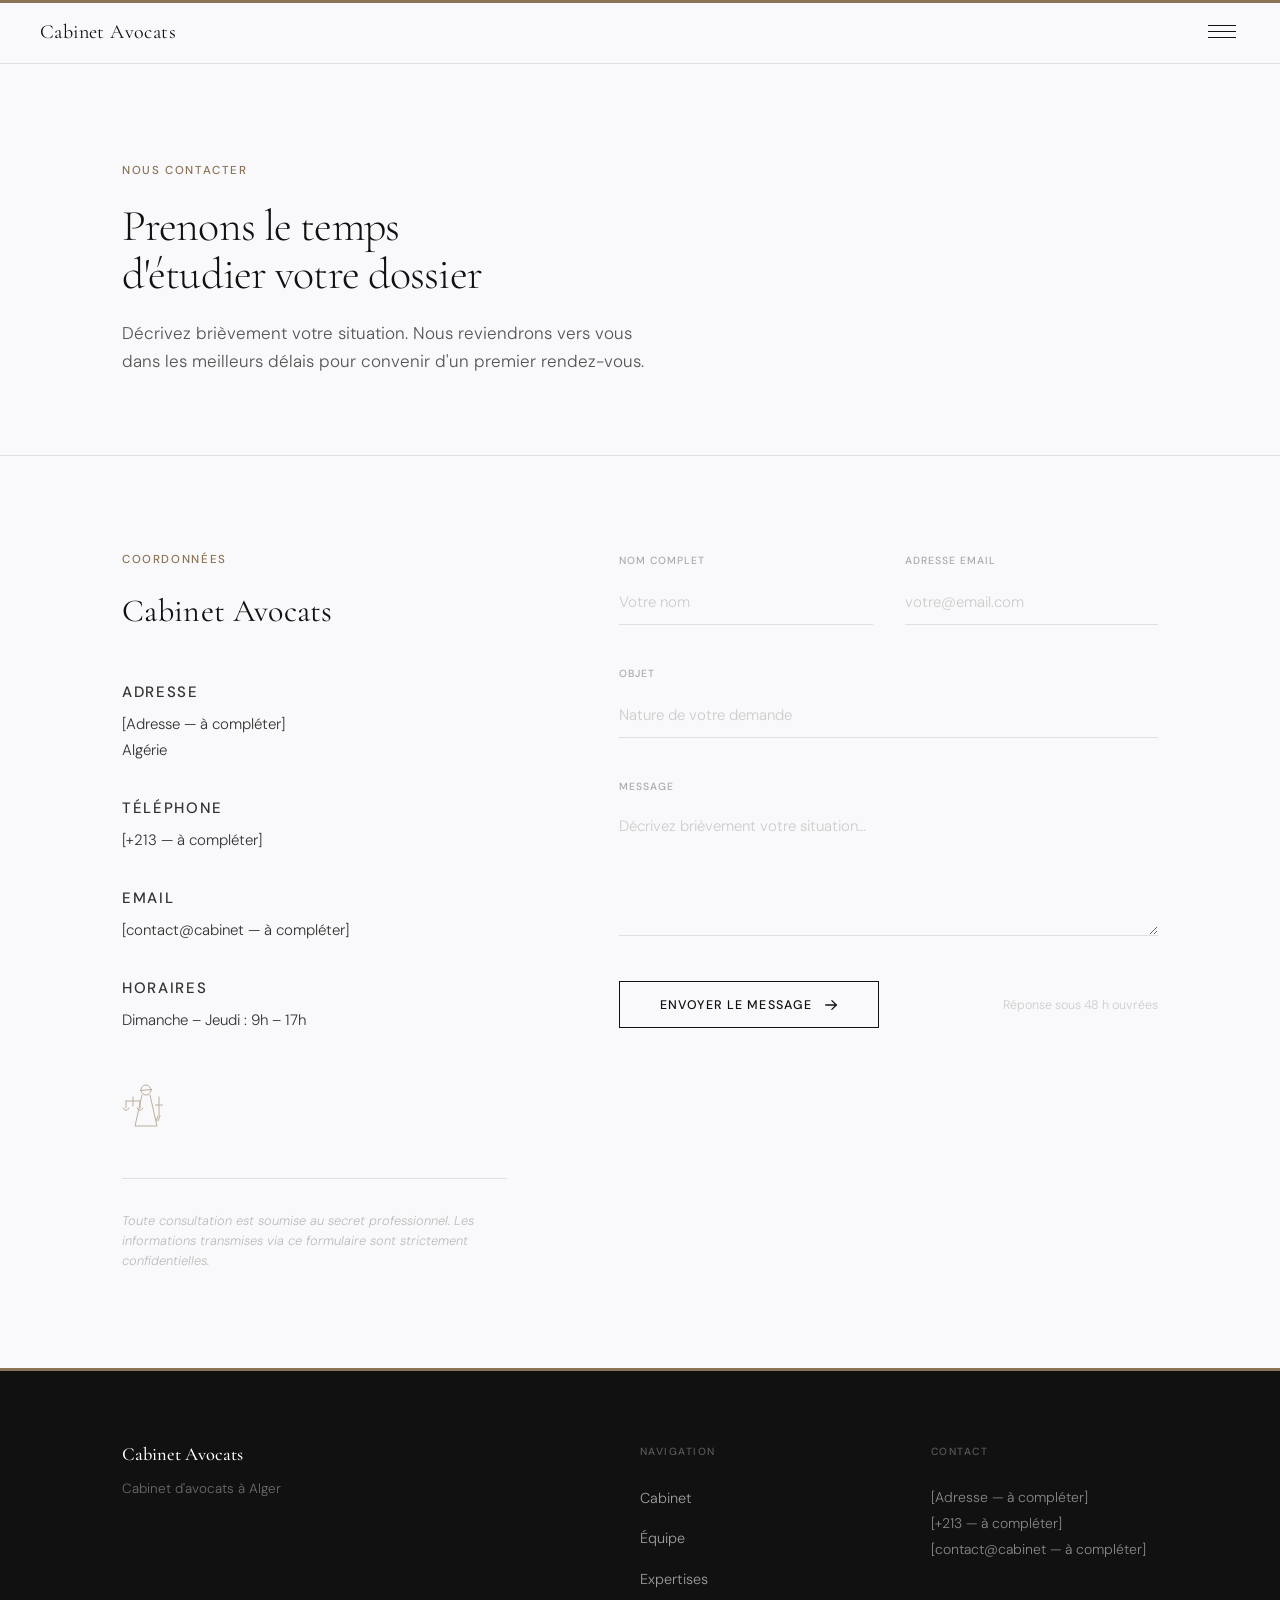
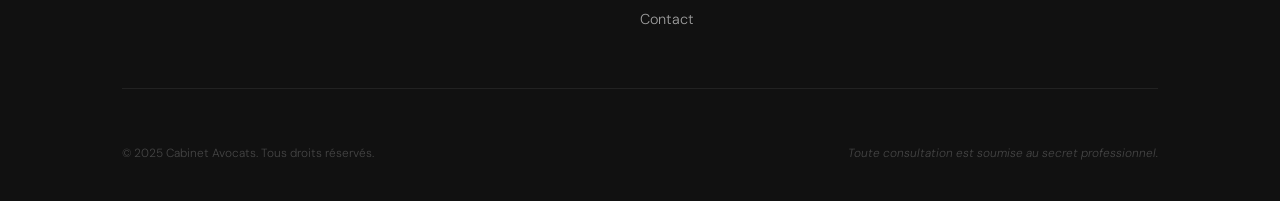
==== contact.html @ 3588950a "Add files via upload" ====
<!DOCTYPE html>
<html lang="fr">
<head>
  <meta charset="UTF-8">
  <meta name="viewport" content="width=device-width, initial-scale=1.0">
  <meta name="description" content="Contacter le Cabinet Avocats — Narimene Moukneche, Algérie.">
  <title>Contact — Cabinet Avocats</title>
  <link rel="stylesheet" href="style.css">
</head>
<body>

<!-- ══════════════════════════════════════
     NAVIGATION
     ══════════════════════════════════════ -->
<header>
  <a href="index.html" class="logo">Cabinet Avocats</a>
  <button class="burger" aria-label="Ouvrir le menu" aria-expanded="false">
    <span></span>
    <span></span>
    <span></span>
  </button>
</header>

<div class="menu-overlay" role="dialog" aria-modal="true" aria-label="Navigation principale">
  <div class="overlay-header">
    <a href="index.html" class="overlay-logo">Cabinet Avocats</a>
  </div>
  <nav>
    <ul>
      <li><a href="index.html"><span>Cabinet</span><span class="nav-num">01</span></a></li>
      <li><a href="equipe.html"><span>Équipe</span><span class="nav-num">02</span></a></li>
      <li><a href="expertises.html"><span>Expertises</span><span class="nav-num">03</span></a></li>
      <li><a href="contact.html"><span>Contact</span><span class="nav-num">04</span></a></li>
    </ul>
  </nav>
  <div class="overlay-footer">
    <div class="lang-switch">
      <span class="lang-btn active" data-lang="fr">FR</span>
      &nbsp;/&nbsp;
      <span class="lang-btn" data-lang="en">EN</span>
    </div>
  </div>
</div>

<!-- ══════════════════════════════════════
     EN-TÊTE DE PAGE
     ══════════════════════════════════════ -->
<header class="page-header">
  <div class="container">
    <span class="section-label" data-i18n="contact.header.label">Nous contacter</span>
    <h1 data-i18n-html="contact.header.h1">Prenons le temps<br>d'étudier votre dossier</h1>
    <p data-i18n="contact.header.p">
      Décrivez brièvement votre situation. Nous reviendrons vers vous dans les meilleurs délais
      pour convenir d'un premier rendez-vous.
    </p>
  </div>
</header>

<!-- ══════════════════════════════════════
     SECTION CONTACT
     ══════════════════════════════════════ -->
<section class="contact-section">
  <div class="container">
    <div class="contact-grid">

      <!-- ─ Coordonnées ─ -->
      <div class="contact-info reveal">
        <span class="section-label" data-i18n="contact.info.label">Coordonnées</span>
        <h2>Cabinet Avocats</h2>

        <div class="contact-detail">
          <p class="contact-detail-label" data-i18n="contact.detail.adresse.label">Adresse</p>
          <p>[Adresse — à compléter]<br>Algérie</p>
        </div>

        <div class="contact-detail">
          <p class="contact-detail-label" data-i18n="contact.detail.tel.label">Téléphone</p>
          <p>[+213 — à compléter]</p>
        </div>

        <div class="contact-detail">
          <p class="contact-detail-label" data-i18n="contact.detail.email.label">Email</p>
          <p>[contact@cabinet — à compléter]</p>
        </div>

        <div class="contact-detail">
          <p class="contact-detail-label" data-i18n="contact.detail.horaires.label">Horaires</p>
          <p data-i18n="contact.detail.horaires.val">Dimanche – Jeudi : 9h – 17h</p>
        </div>

        <!-- Ornement Thémis -->
        <div style="margin-top:3rem;" aria-hidden="true">
          <svg width="48" height="48" viewBox="0 0 48 48" fill="none" stroke="#8B7355" stroke-width="1" stroke-linecap="round" stroke-linejoin="round" opacity="0.55">
            <!-- tête + bandeau -->
            <circle cx="24" cy="8" r="5"/>
            <line x1="18.5" y1="8.5" x2="29.5" y2="7.5"/>
            <!-- robe -->
            <path d="M20 13 L13 44 L35 44 L28 13"/>
            <!-- épée (droite) -->
            <line x1="37" y1="15" x2="37" y2="34"/>
            <line x1="33.5" y1="23" x2="40.5" y2="23"/>
            <path d="M36 34 L34 39 M38 34 L36 39"/>
            <!-- balance (gauche) -->
            <line x1="11" y1="15" x2="11" y2="24"/>
            <line x1="4"  y1="19" x2="18" y2="19"/>
            <line x1="4"  y1="19" x2="4"  y2="26"/>
            <line x1="18" y1="19" x2="18" y2="26"/>
            <path d="M1 26 Q4 31 7 26"/>
            <path d="M15 26 Q18 31 21 26"/>
          </svg>
        </div>

        <p class="contact-confidential" data-i18n="contact.confidential">
          Toute consultation est soumise au secret professionnel.
          Les informations transmises via ce formulaire sont strictement confidentielles.
        </p>
      </div>

      <!-- ─ Formulaire ─ -->
      <div class="contact-form-wrapper reveal">
        <form id="contact-form" novalidate>
          <div class="form-fields">

            <div class="form-row">
              <div class="form-field">
                <label for="nom" data-i18n="form.nom.label">Nom complet</label>
                <input type="text" id="nom" name="nom"
                  data-i18n-placeholder="form.nom.placeholder"
                  placeholder="Votre nom"
                  autocomplete="name" required>
              </div>
              <div class="form-field">
                <label for="email" data-i18n="form.email.label">Adresse email</label>
                <input type="email" id="email" name="email"
                  data-i18n-placeholder="form.email.placeholder"
                  placeholder="votre@email.com"
                  autocomplete="email" required>
              </div>
            </div>

            <div class="form-field">
              <label for="objet" data-i18n="form.objet.label">Objet</label>
              <input type="text" id="objet" name="objet"
                data-i18n-placeholder="form.objet.placeholder"
                placeholder="Nature de votre demande" required>
            </div>

            <div class="form-field">
              <label for="message" data-i18n="form.message.label">Message</label>
              <textarea id="message" name="message"
                data-i18n-placeholder="form.message.placeholder"
                placeholder="Décrivez brièvement votre situation…" required></textarea>
            </div>

            <div class="form-footer">
              <button type="submit" class="btn-submit">
                <span data-i18n="form.submit">Envoyer le message</span>
                <svg width="14" height="14" viewBox="0 0 16 16" fill="none" stroke="currentColor" stroke-width="1.5" stroke-linecap="round" stroke-linejoin="round" aria-hidden="true">
                  <line x1="2" y1="8" x2="14" y2="8"/>
                  <polyline points="9,3 14,8 9,13"/>
                </svg>
              </button>
              <span class="form-note" data-i18n="form.note">Réponse sous 48 h ouvrées</span>
            </div>

          </div>
        </form>

        <p class="form-success" id="form-success" role="alert" data-i18n="form.success">
          Votre message a bien été transmis. Nous vous répondrons dans les meilleurs délais.
        </p>
      </div>

    </div>
  </div>
</section>

<!-- ══════════════════════════════════════
     FOOTER
     ══════════════════════════════════════ -->
<footer>
  <div class="container">
    <div class="footer-grid">

      <div class="footer-brand">
        <span class="footer-logo">Cabinet Avocats</span>
        <p class="footer-tagline" data-i18n="footer.tagline">Cabinet d'avocats à Alger</p>
      </div>

      <div>
        <p class="footer-col-title" data-i18n="footer.nav.title">Navigation</p>
        <ul class="footer-nav">
          <li><a href="index.html"      data-i18n="nav.cabinet">Cabinet</a></li>
          <li><a href="equipe.html"     data-i18n="nav.equipe">Équipe</a></li>
          <li><a href="expertises.html" data-i18n="nav.expertises">Expertises</a></li>
          <li><a href="contact.html"    data-i18n="nav.contact">Contact</a></li>
        </ul>
      </div>

      <div>
        <p class="footer-col-title" data-i18n="footer.contact.title">Contact</p>
        <div class="footer-contact-info">
          <p>[Adresse — à compléter]</p>
          <p>[+213 — à compléter]</p>
          <p>[contact@cabinet — à compléter]</p>
        </div>
      </div>

    </div>

    <div class="footer-bottom">
      <span class="footer-copy" data-i18n="footer.copy">© 2025 Cabinet Avocats. Tous droits réservés.</span>
      <span class="footer-confidential" data-i18n="footer.confidential">Toute consultation est soumise au secret professionnel.</span>
    </div>
  </div>
</footer>

<script src="i18n.js"></script>
<script src="nav.js"></script>
<script>
(function () {
  var form       = document.getElementById('contact-form');
  var successMsg = document.getElementById('form-success');
  if (!form) return;

  form.addEventListener('submit', function (e) {
    e.preventDefault();
    var nom     = form.querySelector('#nom').value.trim();
    var email   = form.querySelector('#email').value.trim();
    var objet   = form.querySelector('#objet').value.trim();
    var message = form.querySelector('#message').value.trim();
    if (!nom || !email || !objet || !message) return;
    form.style.display  = 'none';
    successMsg.style.display = 'block';
  });
})();
</script>
</body>
</html>
---- style.css ----
@import url('https://fonts.googleapis.com/css2?family=Cormorant+Garamond:ital,wght@0,300;0,400;0,500;1,300;1,400&family=DM+Sans:ital,opsz,wght@0,9..40,300;0,9..40,400;0,9..40,500;1,9..40,300&display=swap');

/* === RESET & BASE === */
*, *::before, *::after { box-sizing: border-box; margin: 0; padding: 0; }

:root {
  --bg: #F9F9FB;
  --text-title: #111111;
  --text-body: #333333;
  --accent: #8B7355;
  --border: #E0E0E0;
  --nav-bg: #FFFFFF;
  --dark: #111111;
  --photo-placeholder: #E8E8E8;
  --font-display: 'Cormorant Garamond', Georgia, serif;
  --font-body: 'DM Sans', Helvetica, sans-serif;
  --max-width: 1100px;
}

html { scroll-behavior: smooth; }

body {
  font-family: var(--font-body);
  font-weight: 300;
  color: #111111;
  background: #F9F9FB;
  -webkit-font-smoothing: antialiased;
  -moz-osx-font-smoothing: grayscale;
}

/* ─── Barre accent fixe en haut ─── */
body::before {
  content: '';
  position: fixed;
  top: 0; left: 0; right: 0;
  height: 3px;
  background: var(--accent);
  z-index: 9999;
}

a { color: inherit; text-decoration: none; }
svg { display: block; }
img { display: block; max-width: 100%; }
input, textarea, select, button {
  border-radius: 0;
  -webkit-border-radius: 0;
  font-family: var(--font-body);
}

/* === TYPOGRAPHY === */

h1 {
  font-family: var(--font-display);
  font-size: 52px;
  font-weight: 300;
  line-height: 1.1;
  letter-spacing: -0.02em;
  color: #111111;
}

h1 em, h1 i {
  font-style: italic;
  font-weight: 300;
  color: #444444;
}

h2 {
  font-family: var(--font-display);
  font-size: 32px;
  font-weight: 400;
  line-height: 1.25;
  letter-spacing: 0.01em;
  color: #111111;
}

h3 {
  font-family: var(--font-display);
  font-size: 24px;
  font-weight: 300;
  font-style: italic;
  line-height: 1.3;
  color: #333333;
}

p, li, td, label, input, textarea {
  font-family: var(--font-body);
  font-size: 15px;
  font-weight: 300;
  line-height: 1.75;
  color: #333333;
}

small, .caption, .mention {
  font-family: var(--font-body);
  font-size: 12px;
  font-weight: 300;
  letter-spacing: 0.04em;
  color: #888888;
}

/* === LAYOUT === */
.container { max-width: var(--max-width); margin: 0 auto; padding: 0 2rem; }
section { padding: 120px 0; }

/* === SCROLL ANIMATIONS === */
.reveal {
  opacity: 0;
  transform: translateY(20px);
  transition: opacity 0.6s ease, transform 0.6s ease;
}

.reveal.visible {
  opacity: 1;
  transform: none;
}

@media (prefers-reduced-motion: reduce) {
  .reveal { opacity: 1 !important; transform: none !important; transition: none !important; }
}

/* === SECTION LABEL === */
.section-label {
  font-size: 0.72rem;
  font-weight: 500;
  text-transform: uppercase;
  letter-spacing: 0.14em;
  color: var(--accent);
  display: block;
}

/* === NAVIGATION === */

header:not(.page-header) {
  position: fixed;
  top: 0;
  left: 0;
  right: 0;
  z-index: 160;
  background: #F9F9FB;
  border-bottom: 0.5px solid rgba(0,0,0,0.1);
  display: flex;
  align-items: center;
  justify-content: space-between;
  padding: 0 2.5rem;
  height: 64px;
}

.logo {
  font-family: var(--font-display);
  font-size: 20px;
  font-weight: 400;
  letter-spacing: 0.02em;
  color: #111111;
  text-decoration: none;
}

.burger {
  display: flex;
  flex-direction: column;
  gap: 5px;
  cursor: pointer;
  padding: 4px;
  background: none;
  border: none;
  z-index: 200;
}

.burger span {
  display: block;
  width: 28px;
  height: 1px;
  background: #111111;
  transition: all 0.4s cubic-bezier(0.76, 0, 0.24, 1);
  transform-origin: center;
}

.burger.open span:nth-child(1) { transform: translateY(6px) rotate(45deg); }
.burger.open span:nth-child(2) { opacity: 0; transform: scaleX(0); }
.burger.open span:nth-child(3) { transform: translateY(-6px) rotate(-45deg); }

.menu-overlay {
  position: fixed;
  inset: 0;
  background: #F9F9FB;
  z-index: 150;
  display: flex;
  flex-direction: column;
  justify-content: center;
  padding: 4rem 2.5rem;
  opacity: 0;
  pointer-events: none;
  transition: opacity 0.5s cubic-bezier(0.76, 0, 0.24, 1);
}

.menu-overlay.open {
  opacity: 1;
  pointer-events: all;
}

.menu-overlay .overlay-header {
  position: absolute;
  top: 0;
  left: 0;
  right: 0;
  height: 64px;
  display: flex;
  align-items: center;
  justify-content: space-between;
  padding: 0 2.5rem;
  border-bottom: 0.5px solid rgba(0,0,0,0.1);
}

.menu-overlay .overlay-logo {
  font-family: var(--font-display);
  font-size: 20px;
  font-weight: 400;
  color: #111111;
  text-decoration: none;
}

.menu-overlay nav ul {
  list-style: none;
  margin: 0;
  padding: 0;
}

.menu-overlay nav ul li {
  border-bottom: 0.5px solid rgba(0,0,0,0.1);
  overflow: hidden;
}

.menu-overlay nav ul li:first-child { border-top: 0.5px solid rgba(0,0,0,0.1); }

.menu-overlay nav ul li a {
  display: flex;
  align-items: baseline;
  justify-content: space-between;
  padding: 1.1rem 0;
  text-decoration: none;
  font-family: var(--font-display);
  font-size: 36px;
  font-weight: 300;
  color: #111111;
  transform: translateY(40px);
  opacity: 0;
  transition: transform 0.5s cubic-bezier(0.76, 0, 0.24, 1),
              opacity 0.5s cubic-bezier(0.76, 0, 0.24, 1);
}

.menu-overlay.open nav ul li a {
  transform: translateY(0);
  opacity: 1;
}

.menu-overlay nav ul li:nth-child(1) a { transition-delay: 0.05s; }
.menu-overlay nav ul li:nth-child(2) a { transition-delay: 0.10s; }
.menu-overlay nav ul li:nth-child(3) a { transition-delay: 0.15s; }
.menu-overlay nav ul li:nth-child(4) a { transition-delay: 0.20s; }

.menu-overlay nav ul li a:hover { font-style: italic; color: #555555; }

.menu-overlay nav ul li a .nav-num {
  font-family: var(--font-body);
  font-size: 11px;
  font-weight: 300;
  color: #aaaaaa;
  letter-spacing: 0.05em;
  font-style: normal;
}

.menu-overlay .overlay-footer {
  position: absolute;
  bottom: 2.5rem;
  left: 2.5rem;
  right: 2.5rem;
  display: flex;
  justify-content: space-between;
  align-items: center;
  border-top: 0.5px solid rgba(0,0,0,0.1);
  padding-top: 1.5rem;
}

.lang-switch {
  font-family: var(--font-body);
  font-size: 12px;
  font-weight: 300;
  letter-spacing: 0.08em;
  color: #888888;
}

.lang-btn {
  background: none;
  border: none;
  cursor: pointer;
  padding: 0;
  font-family: inherit;
  font-size: inherit;
  letter-spacing: inherit;
  color: inherit;
}

.lang-btn.active { font-weight: 500; color: #111111; }

main, .page-content { padding-top: 64px; }

/* === HERO === */

.hero {
  padding: 200px 0 140px;
  border-bottom: 1px solid var(--border);
  position: relative;
  overflow: hidden;
  text-align: center;
}

/* Filigrane Balance — positionné à droite */
.hero-watermark {
  position: absolute;
  right: -80px;
  top: 50%;
  transform: translateY(-50%);
  opacity: 0.042;
  pointer-events: none;
  color: var(--accent);
}

.hero-inner { position: relative; z-index: 1; }

/* Eyebrow avec filets décoratifs de chaque côté */
.hero-eyebrow {
  display: inline-flex;
  align-items: center;
  gap: 1.25rem;
  font-size: 0.72rem;
  font-weight: 500;
  text-transform: uppercase;
  letter-spacing: 0.15em;
  color: #888;
  margin-bottom: 2.5rem;
}

.hero-eyebrow::before,
.hero-eyebrow::after {
  content: '';
  display: block;
  width: 60px;
  border-top: 1px solid var(--border);
  flex-shrink: 0;
}

.hero h1 {
  font-size: clamp(3rem, 5.5vw, 4.5rem);
  max-width: 820px;
  margin: 0 auto 1.75rem;
}

.hero-subtitle {
  font-size: 1.1rem;
  line-height: 1.65;
  color: #666;
  max-width: 480px;
  margin: 0 auto 3.25rem;
}

/* CTA hero — bouton avec bordure franche */
.hero-cta {
  display: inline-flex;
  align-items: center;
  gap: 0.8rem;
  font-size: 0.79rem;
  font-weight: 500;
  letter-spacing: 0.1em;
  text-transform: uppercase;
  color: var(--text-title);
  border: 1.5px solid var(--text-title);
  padding: 1rem 2.5rem;
  transition: background 0.25s ease, color 0.25s ease;
}

.hero-cta:hover { background: var(--text-title); color: #fff; }
.hero-cta:hover .cta-arrow { transform: translateX(4px); }

.cta-arrow {
  display: inline-flex;
  transition: transform 0.25s ease;
}

/* CTA texte souligné (pour les teasers) */
.cta-link {
  display: inline-flex;
  align-items: center;
  gap: 0.6rem;
  font-size: 0.78rem;
  font-weight: 500;
  letter-spacing: 0.08em;
  text-transform: uppercase;
  color: var(--text-title);
  border-bottom: 1.5px solid var(--text-title);
  padding-bottom: 3px;
  transition: color 0.25s ease, border-color 0.25s ease;
}

.cta-link:hover { color: var(--accent); border-color: var(--accent); }
.cta-link:hover .cta-arrow { transform: translateX(4px); }

/* === INTRO — 2 colonnes === */

.section-intro {
  border-bottom: 1px solid var(--border);
}

.intro-grid {
  display: grid;
  grid-template-columns: 55fr 45fr;
  gap: 6rem;
  align-items: center;
}

.intro-text-col .section-label { margin-bottom: 1.75rem; }
.intro-text-col h2 { margin-bottom: 2rem; }

.intro-text {
  font-size: 1.05rem;
  line-height: 1.85;
  text-align: justify;
  color: var(--text-body);
}

.intro-visual-col {
  display: flex;
  flex-direction: column;
  align-items: center;
  gap: 2.5rem;
  border-left: 1px solid var(--border);
  padding-left: 4rem;
}

.intro-ornament { color: var(--accent); opacity: 0.7; }

.intro-quote {
  font-family: var(--font-display);
  font-size: 1.1rem;
  font-style: italic;
  color: #888;
  text-align: center;
  line-height: 1.75;
  max-width: 260px;
  white-space: pre-line;
}

/* === TEASERS === */

.teasers { padding: 0; }

.teaser-grid {
  display: grid;
  grid-template-columns: 1fr 1fr;
  border-bottom: 1px solid var(--border);
}

.teaser-card {
  padding: 5rem 3.5rem;
  border-right: 1px solid var(--border);
  border-left: 3px solid transparent;
  position: relative;
  overflow: hidden;
  transition: background 0.25s ease, border-left-color 0.3s ease;
}

.teaser-card:last-child { border-right: none; }

.teaser-card:hover {
  background: #fff;
  border-left-color: var(--accent);
}

/* Grand numéro en filigrane de fond */
.teaser-number {
  position: absolute;
  bottom: -2rem;
  right: 1.5rem;
  font-family: var(--font-display);
  font-size: 9rem;
  font-weight: 600;
  color: var(--text-title);
  opacity: 0.03;
  line-height: 1;
  pointer-events: none;
  user-select: none;
}

.teaser-card .section-label { margin-bottom: 1.5rem; }

.teaser-card h3 {
  font-family: var(--font-display);
  font-size: 1.75rem;
  font-weight: 400;
  color: var(--text-title);
  margin-bottom: 1.25rem;
  line-height: 1.3;
}

.teaser-card > p {
  font-size: 0.9375rem;
  color: #666;
  line-height: 1.7;
  margin-bottom: 2.5rem;
}

/* === EN-TÊTE DE PAGE INTÉRIEURE === */

.page-header {
  padding: 163px 0 80px;
  border-bottom: 1px solid var(--border);
}

.page-header .section-label { margin-bottom: 1.5rem; }

.page-header h1 {
  font-size: 2.75rem;
  max-width: 620px;
  margin-bottom: 1.25rem;
}

.page-header p {
  font-size: 1.0625rem;
  color: #555;
  max-width: 540px;
  line-height: 1.65;
}

/* === ÉQUIPE === */

.team-section { padding: 96px 0; }

.team-grid {
  display: grid;
  grid-template-columns: repeat(3, 1fr);
  gap: 3.5rem 2.5rem;
}

.team-photo {
  width: 100%;
  aspect-ratio: 3 / 4;
  background: #FFFFFF;
  margin-bottom: 2rem;
  position: relative;
  overflow: hidden;
}

.team-photo-img {
  width: 100%;
  height: 100%;
  object-fit: contain;
  object-position: center bottom;
  mix-blend-mode: multiply;
  display: block;
}

.team-photo-ornament {
  position: absolute;
  bottom: 1.25rem;
  right: 1.25rem;
  opacity: 0.15;
}

.team-role {
  font-size: 0.69rem;
  font-weight: 500;
  text-transform: uppercase;
  letter-spacing: 0.13em;
  color: #aaa;
  margin-bottom: 0.5rem;
}

.team-name {
  font-family: var(--font-display);
  font-size: 1.5rem;
  font-weight: 500;
  font-style: normal;
  color: var(--text-title);
  margin-bottom: 1.75rem;
}

.team-degrees {
  list-style: none;
  border-top: 1px solid var(--border);
  margin-bottom: 1.75rem;
}

.team-degrees li {
  font-size: 0.84rem;
  color: #555;
  padding: 0.55rem 0;
  border-bottom: 1px solid var(--border);
  line-height: 1.45;
}

.team-bio { font-size: 0.9rem; color: #666; line-height: 1.8; }

/* === EXPERTISES === */

.expertise-section { padding: 96px 0; }

.expertise-grid {
  display: grid;
  grid-template-columns: repeat(3, 1fr);
  border: 1px solid var(--border);
}

.expertise-card {
  background: #fff;
  padding: 3rem 2.25rem;
  border-right: 1px solid var(--border);
  border-bottom: 1px solid var(--border);
  position: relative;
  overflow: hidden;
  transition: background 0.25s ease;
}

/* Filet accent gauche au hover */
.expertise-card::before {
  content: '';
  position: absolute;
  left: 0; top: 0; bottom: 0;
  width: 3px;
  background: var(--accent);
  transform: scaleY(0);
  transform-origin: bottom;
  transition: transform 0.32s ease;
}

.expertise-card:nth-child(3n)   { border-right: none; }
.expertise-card:nth-child(n+4)  { border-bottom: none; }

.expertise-card:hover             { background: #FDFCFA; z-index: 1; }
.expertise-card:hover::before     { transform: scaleY(1); }

.expertise-icon { color: var(--accent); margin-bottom: 1.75rem; }

.expertise-card h3  { font-size: 1.1875rem; margin-bottom: 0.75rem; }
.expertise-card p   { font-size: 0.9rem; color: #666; line-height: 1.65; }

/* === CONTACT === */

.contact-section { padding: 96px 0; }

.contact-grid {
  display: grid;
  grid-template-columns: 5fr 7fr;
  gap: 7rem;
  align-items: start;
}

.contact-info .section-label { margin-bottom: 1.5rem; }
.contact-info h2 { margin-bottom: 3rem; }

.contact-detail { margin-bottom: 2rem; }

.contact-detail-label {
  font-size: 0.65rem;
  font-weight: 500;
  text-transform: uppercase;
  letter-spacing: 0.11em;
  color: #bbb;
  margin-bottom: 0.35rem;
}

.contact-detail p { font-size: 0.9375rem; color: var(--text-body); }

.contact-confidential {
  font-size: 0.8rem;
  color: #bbb;
  font-style: italic;
  margin-top: 3rem;
  padding-top: 2rem;
  border-top: 1px solid var(--border);
  line-height: 1.6;
}

/* === FORMULAIRE === */

.form-fields { display: flex; flex-direction: column; gap: 2.5rem; }

.form-row { display: grid; grid-template-columns: 1fr 1fr; gap: 2rem; }

.form-field label {
  display: block;
  font-size: 0.65rem;
  font-weight: 500;
  text-transform: uppercase;
  letter-spacing: 0.1em;
  color: #aaa;
  margin-bottom: 0.625rem;
}

.form-field input,
.form-field select,
.form-field textarea {
  width: 100%;
  background: transparent;
  border: none;
  border-bottom: 1px solid var(--border);
  padding: 0.5rem 0;
  font-size: 1rem;
  color: var(--text-body);
  outline: none;
  appearance: none;
  -webkit-appearance: none;
  transition: border-color 0.25s ease;
}

.form-field input:focus,
.form-field select:focus,
.form-field textarea:focus { border-bottom-color: var(--text-title); }

.form-field input::placeholder,
.form-field textarea::placeholder { color: #ccc; font-size: 0.9375rem; }

.form-field textarea { resize: vertical; min-height: 130px; padding-top: 0.5rem; line-height: 1.6; }

.form-footer {
  display: flex;
  align-items: center;
  justify-content: space-between;
  flex-wrap: wrap;
  gap: 1rem;
}

.btn-submit {
  display: inline-flex;
  align-items: center;
  gap: 0.75rem;
  font-size: 0.78rem;
  font-weight: 500;
  letter-spacing: 0.09em;
  text-transform: uppercase;
  color: var(--text-title);
  background: none;
  border: 1.5px solid var(--text-title);
  padding: 0.9rem 2.5rem;
  cursor: pointer;
  transition: background 0.25s ease, color 0.25s ease;
}

.btn-submit:hover { background: var(--text-title); color: #fff; }

.form-note { font-size: 0.78rem; color: #ccc; }

.form-success {
  display: none;
  padding: 1.5rem 0;
  font-size: 1rem;
  color: var(--accent);
}

/* === FOOTER SOMBRE === */

footer {
  background: var(--dark);
  border-top: 3px solid var(--accent);
  padding: 4.5rem 0 2.5rem;
}

.footer-grid {
  display: grid;
  grid-template-columns: 2fr 1fr 1fr;
  gap: 4rem;
  margin-bottom: 3.5rem;
  padding-bottom: 3.5rem;
  border-bottom: 1px solid rgba(255, 255, 255, 0.07);
}

.footer-logo {
  font-family: var(--font-display);
  font-size: 1.15rem;
  font-weight: 500;
  color: #fff;
  display: block;
  margin-bottom: 0.875rem;
}

.footer-tagline {
  font-size: 0.84rem;
  color: rgba(255, 255, 255, 0.38);
  line-height: 1.5;
  max-width: 220px;
}

.footer-col-title {
  font-size: 0.65rem;
  font-weight: 500;
  text-transform: uppercase;
  letter-spacing: 0.14em;
  color: rgba(255, 255, 255, 0.3);
  margin-bottom: 1.5rem;
}

.footer-nav {
  list-style: none;
  display: flex;
  flex-direction: column;
  gap: 0.875rem;
}

.footer-nav a {
  font-size: 0.9rem;
  color: rgba(255, 255, 255, 0.6);
  transition: color 0.25s ease;
}

.footer-nav a:hover { color: var(--accent); }

.footer-contact-info p {
  font-size: 0.875rem;
  color: rgba(255, 255, 255, 0.5);
  line-height: 1.85;
}

.footer-bottom {
  display: flex;
  align-items: center;
  justify-content: space-between;
  gap: 2rem;
  flex-wrap: wrap;
}

.footer-copy,
.footer-confidential {
  font-size: 0.74rem;
  color: rgba(255, 255, 255, 0.22);
}

.footer-confidential { font-style: italic; }

/* === RESPONSIVE === */

@media (max-width: 1024px) {
  .expertise-grid { grid-template-columns: repeat(2, 1fr); }
  .expertise-card:nth-child(3n)  { border-right: 1px solid var(--border); }
  .expertise-card:nth-child(2n)  { border-right: none; }
  .expertise-card:nth-child(n+4) { border-bottom: 1px solid var(--border); }
  .expertise-card:nth-child(n+5) { border-bottom: none; }

  .intro-grid { grid-template-columns: 1fr; gap: 3rem; }
  .intro-visual-col { flex-direction: row; border-left: none; border-top: 1px solid var(--border); padding-left: 0; padding-top: 3rem; }

  .footer-grid { grid-template-columns: 1fr 1fr; }
}

@media (max-width: 768px) {
  h1 { font-size: 2.25rem; letter-spacing: -0.01em; }
  h2 { font-size: 1.75rem; }
  h3 { font-size: 1.25rem; }

  section { padding: 72px 0; }
  .hero { padding: 148px 0 80px; }
  .hero h1 { font-size: 2.25rem; }
  .hero-eyebrow::before, .hero-eyebrow::after { width: 30px; }
  .hero-watermark { display: none; }
  .page-header { padding: 130px 0 52px; }
  .page-header h1 { font-size: 2rem; }
  .team-section, .expertise-section, .contact-section { padding: 64px 0; }

  .intro-visual-col { display: none; }

  .team-grid { grid-template-columns: 1fr; gap: 4rem; }

  .expertise-grid { grid-template-columns: 1fr; }
  .expertise-card { border-right: none !important; border-bottom: 1px solid var(--border) !important; }
  .expertise-card:last-child { border-bottom: none !important; }

  .teaser-grid { grid-template-columns: 1fr; }
  .teaser-card { border-right: none; border-bottom: 1px solid var(--border); border-left: 3px solid transparent; }
  .teaser-card:last-child { border-bottom: none; }

  .contact-grid { grid-template-columns: 1fr; gap: 3.5rem; }
  .form-row { grid-template-columns: 1fr; gap: 2.5rem; }

  .footer-grid { grid-template-columns: 1fr; gap: 2.5rem; }
  .footer-bottom { flex-direction: column; text-align: center; gap: 0.6rem; }
}

/* === ILLUSTRATIONS === */

.hero-themis {
  position: absolute;
  right: 6%;
  bottom: 0;
  height: 88%;
  width: auto;
  mix-blend-mode: multiply;
  opacity: 0.5;
  pointer-events: none;
  user-select: none;
}

.intro-balance-img {
  width: 180px;
  height: auto;
  mix-blend-mode: multiply;
  opacity: 0.82;
  display: block;
}

@media (max-width: 768px) {
  .hero-themis { display: none; }
}

@media (max-width: 480px) {
  .hero-eyebrow::before,
  .hero-eyebrow::after { display: none; }
  .hero-eyebrow { gap: 0; }

  .menu-overlay nav ul li a { font-size: 28px; padding: 0.9rem 0; }
}
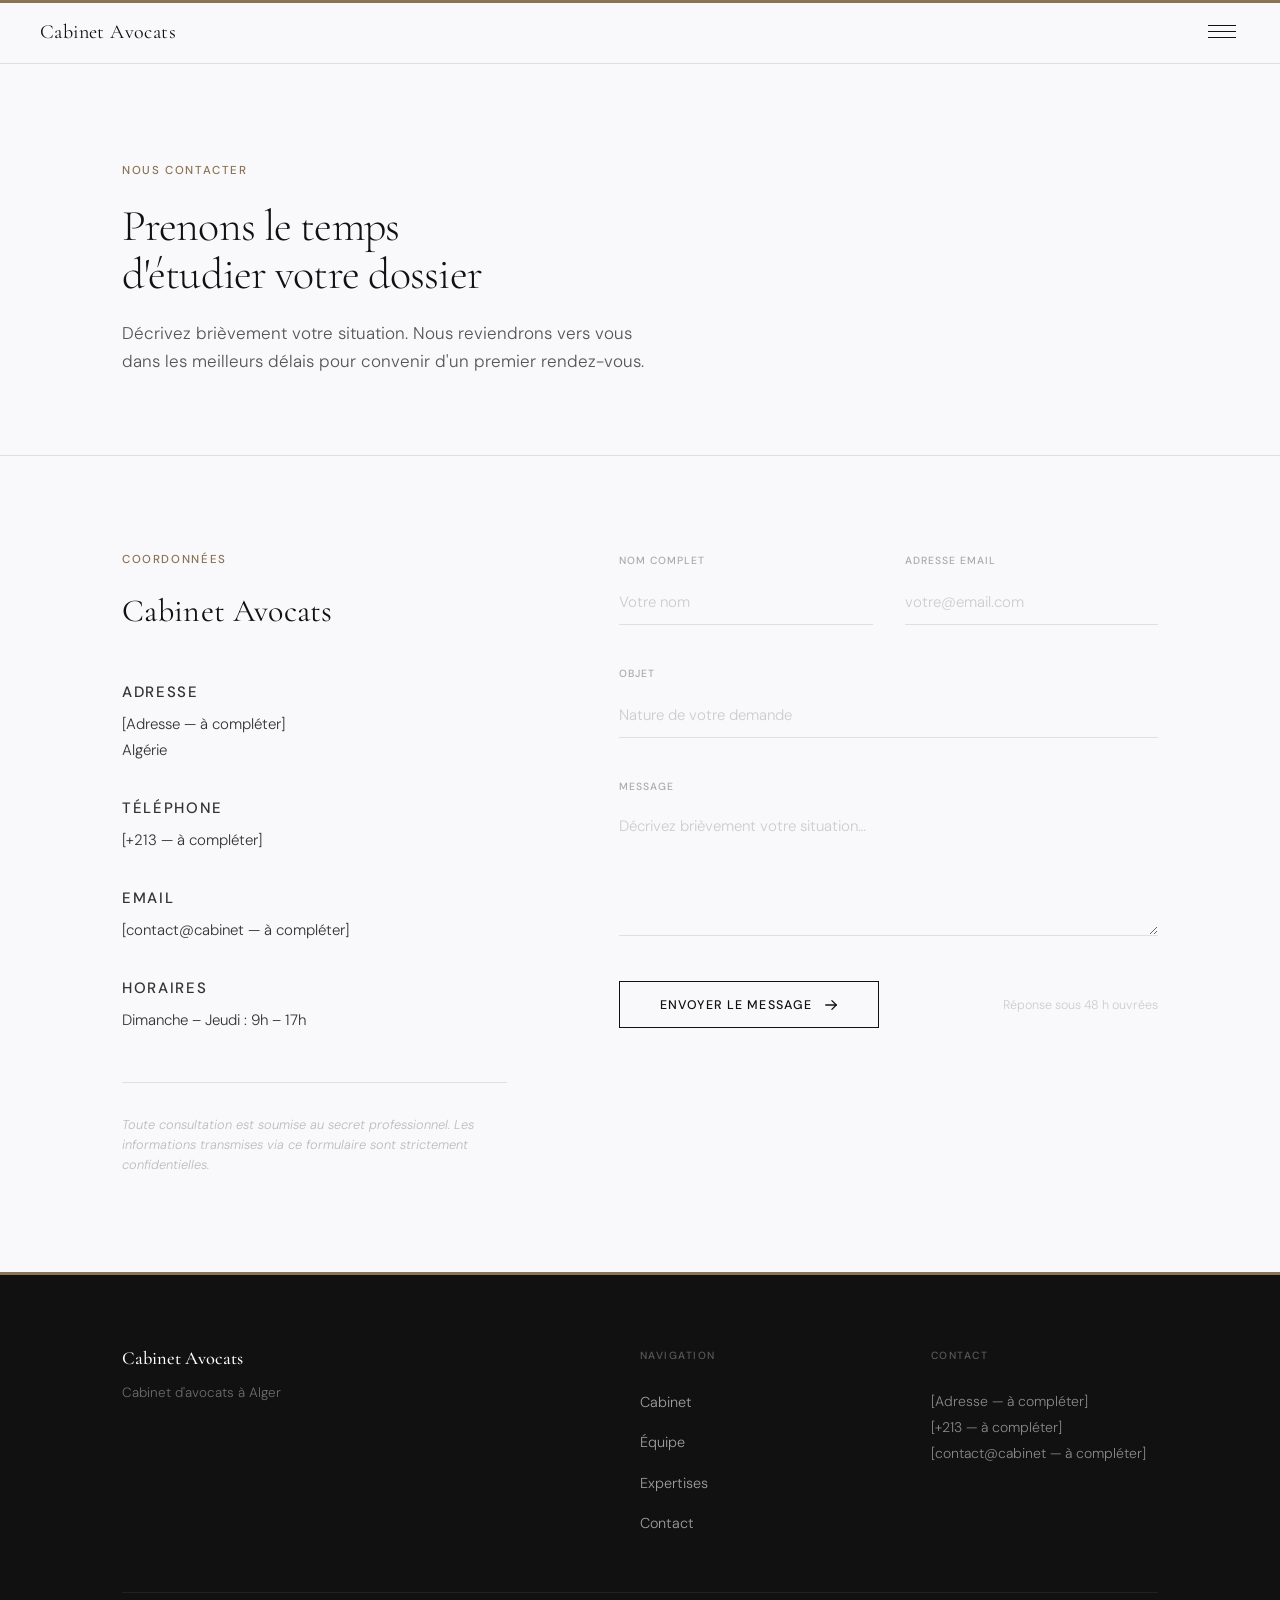
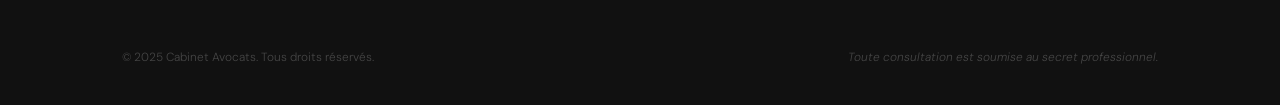
==== commit 8a100752: "Add files via upload" ====
--- a/contact.html
+++ b/contact.html
@@ -86,28 +86,6 @@
         <div class="contact-detail">
           <p class="contact-detail-label" data-i18n="contact.detail.horaires.label">Horaires</p>
           <p data-i18n="contact.detail.horaires.val">Dimanche – Jeudi : 9h – 17h</p>
-        </div>
-
-        <!-- Ornement Thémis -->
-        <div style="margin-top:3rem;" aria-hidden="true">
-          <svg width="48" height="48" viewBox="0 0 48 48" fill="none" stroke="#8B7355" stroke-width="1" stroke-linecap="round" stroke-linejoin="round" opacity="0.55">
-            <!-- tête + bandeau -->
-            <circle cx="24" cy="8" r="5"/>
-            <line x1="18.5" y1="8.5" x2="29.5" y2="7.5"/>
-            <!-- robe -->
-            <path d="M20 13 L13 44 L35 44 L28 13"/>
-            <!-- épée (droite) -->
-            <line x1="37" y1="15" x2="37" y2="34"/>
-            <line x1="33.5" y1="23" x2="40.5" y2="23"/>
-            <path d="M36 34 L34 39 M38 34 L36 39"/>
-            <!-- balance (gauche) -->
-            <line x1="11" y1="15" x2="11" y2="24"/>
-            <line x1="4"  y1="19" x2="18" y2="19"/>
-            <line x1="4"  y1="19" x2="4"  y2="26"/>
-            <line x1="18" y1="19" x2="18" y2="26"/>
-            <path d="M1 26 Q4 31 7 26"/>
-            <path d="M15 26 Q18 31 21 26"/>
-          </svg>
         </div>
 
         <p class="contact-confidential" data-i18n="contact.confidential">
--- a/style.css
+++ b/style.css
@@ -602,44 +602,103 @@
 
 .expertise-section { padding: 96px 0; }
 
-.expertise-grid {
-  display: grid;
-  grid-template-columns: repeat(3, 1fr);
-  border: 1px solid var(--border);
+.expertises-swiper {
+  width: 100%;
+  padding: 40px 0 80px;
+}
+
+.swiper-slide {
+  height: auto;
+  display: flex;
+  justify-content: center;
 }
 
 .expertise-card {
-  background: #fff;
-  padding: 3rem 2.25rem;
-  border-right: 1px solid var(--border);
-  border-bottom: 1px solid var(--border);
+  width: 280px;
+  background-size: cover;
+  background-position: center;
+  border: 0.5px solid rgba(0,0,0,0.08);
+  border-radius: 16px;
+  padding: 3rem 2.5rem 2.5rem;
+  height: 480px;
+  display: flex;
+  flex-direction: column;
+  justify-content: flex-end;
   position: relative;
   overflow: hidden;
-  transition: background 0.25s ease;
-}
-
-/* Filet accent gauche au hover */
+}
+
 .expertise-card::before {
   content: '';
   position: absolute;
-  left: 0; top: 0; bottom: 0;
-  width: 3px;
-  background: var(--accent);
-  transform: scaleY(0);
-  transform-origin: bottom;
-  transition: transform 0.32s ease;
-}
-
-.expertise-card:nth-child(3n)   { border-right: none; }
-.expertise-card:nth-child(n+4)  { border-bottom: none; }
-
-.expertise-card:hover             { background: #FDFCFA; z-index: 1; }
-.expertise-card:hover::before     { transform: scaleY(1); }
-
-.expertise-icon { color: var(--accent); margin-bottom: 1.75rem; }
-
-.expertise-card h3  { font-size: 1.1875rem; margin-bottom: 0.75rem; }
-.expertise-card p   { font-size: 0.9rem; color: #666; line-height: 1.65; }
+  inset: 0;
+  background: rgba(0,0,0,0.35);
+  border-radius: 16px;
+  z-index: 0;
+}
+
+@media (max-width: 767px) {
+  .expertise-card { width: min(280px, 85vw); }
+}
+
+.card-num {
+  position: absolute;
+  top: 2rem;
+  left: 2.5rem;
+  font-family: var(--font-body);
+  font-size: 11px;
+  font-weight: 300;
+  letter-spacing: 0.1em;
+  color: rgba(255,255,255,0.6);
+  z-index: 1;
+}
+
+.expertise-card h3 {
+  font-family: var(--font-display);
+  font-size: 26px;
+  font-weight: 300;
+  font-style: normal;
+  line-height: 1.2;
+  color: #FFFFFF;
+  margin: 0 0 1rem;
+  position: relative;
+  z-index: 1;
+}
+
+.swiper-slide-active .expertise-card h3 {
+  font-style: italic;
+}
+
+.expertise-card p {
+  font-family: var(--font-body);
+  font-size: 14px;
+  font-weight: 300;
+  line-height: 1.7;
+  color: #FFFFFF;
+  margin: 0;
+  position: relative;
+  z-index: 1;
+}
+
+.swiper-button-prev,
+.swiper-button-next {
+  color: #111111;
+}
+
+.swiper-button-prev::after,
+.swiper-button-next::after {
+  font-size: 14px;
+}
+
+.swiper-pagination-bullet {
+  background: #111111;
+  opacity: 0.2;
+}
+
+.swiper-pagination-bullet-active {
+  opacity: 1;
+  background: #C9A96E;
+}
 
 /* === CONTACT === */
 
@@ -836,12 +895,6 @@
 /* === RESPONSIVE === */
 
 @media (max-width: 1024px) {
-  .expertise-grid { grid-template-columns: repeat(2, 1fr); }
-  .expertise-card:nth-child(3n)  { border-right: 1px solid var(--border); }
-  .expertise-card:nth-child(2n)  { border-right: none; }
-  .expertise-card:nth-child(n+4) { border-bottom: 1px solid var(--border); }
-  .expertise-card:nth-child(n+5) { border-bottom: none; }
-
   .intro-grid { grid-template-columns: 1fr; gap: 3rem; }
   .intro-visual-col { flex-direction: row; border-left: none; border-top: 1px solid var(--border); padding-left: 0; padding-top: 3rem; }
 
@@ -865,10 +918,6 @@
   .intro-visual-col { display: none; }
 
   .team-grid { grid-template-columns: 1fr; gap: 4rem; }
-
-  .expertise-grid { grid-template-columns: 1fr; }
-  .expertise-card { border-right: none !important; border-bottom: 1px solid var(--border) !important; }
-  .expertise-card:last-child { border-bottom: none !important; }
 
   .teaser-grid { grid-template-columns: 1fr; }
   .teaser-card { border-right: none; border-bottom: 1px solid var(--border); border-left: 3px solid transparent; }
@@ -914,3 +963,29 @@
 
   .menu-overlay nav ul li a { font-size: 28px; padding: 0.9rem 0; }
 }
+
+.swiper-button-prev,
+.swiper-button-next {
+  width: 40px;
+  height: 40px;
+  color: #111111 !important;
+  opacity: 1 !important;
+  visibility: visible !important;
+  background: rgba(255, 255, 255, 0.88);
+  border: 0.5px solid rgba(0, 0, 0, 0.12);
+  backdrop-filter: blur(4px);
+}
+
+.swiper-button-prev::after,
+.swiper-button-next::after {
+  font-size: 13px !important;
+  font-weight: 400;
+}
+
+.swiper-button-prev {
+  left: 1.5rem;
+}
+
+.swiper-button-next {
+  right: 1.5rem;
+}
